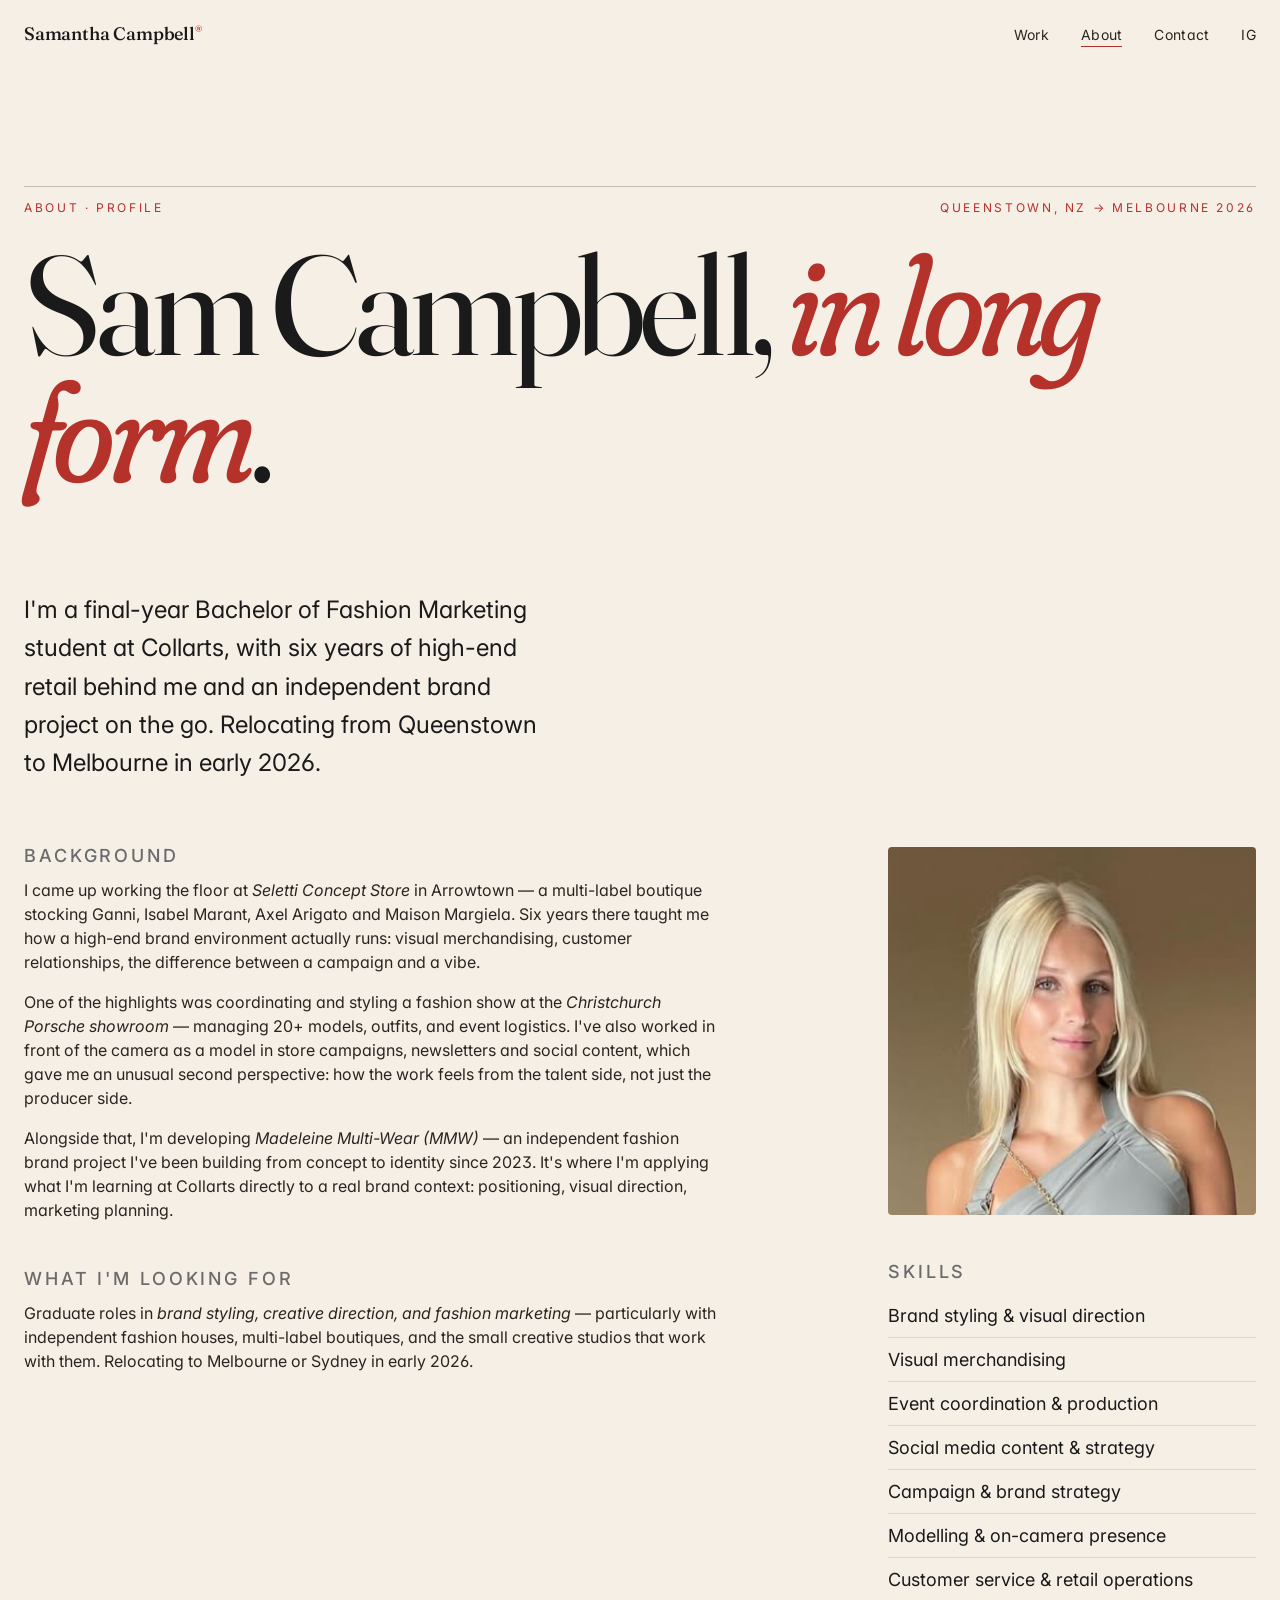
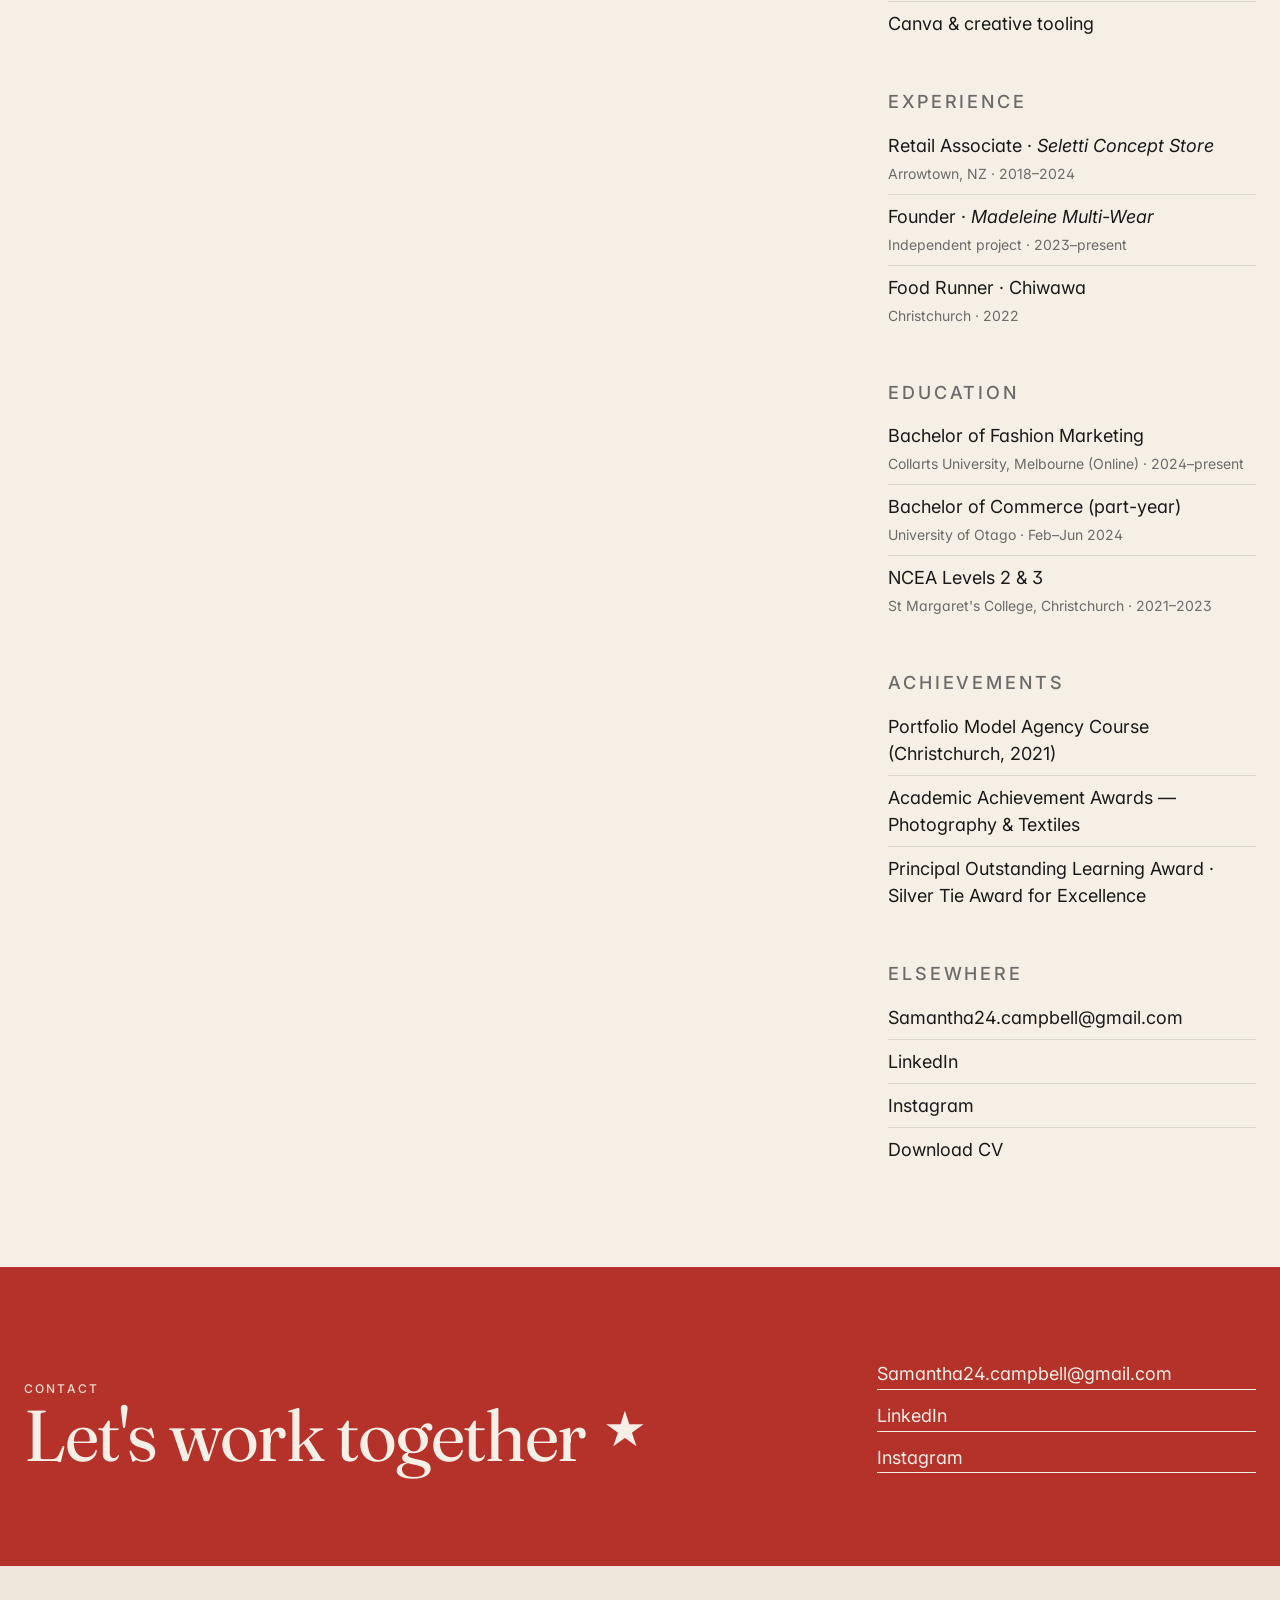
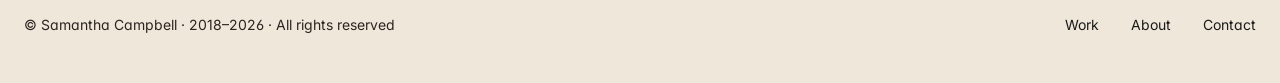
==== about.html @ 4db3f841 "Initial portfolio: 6 case studies, project list, scroll animations Co-Authored-By: Claude Opus 4.7 (" ====
<!doctype html>
<html lang="en">
<head>
  <meta charset="utf-8" />
  <meta name="viewport" content="width=device-width, initial-scale=1" />
  <title>About — Samantha Campbell</title>
  <meta name="description" content="About Samantha Campbell — fashion marketing graduate based in Melbourne. Skills, education, and what I'm looking for." />
  <meta name="theme-color" content="#F5EFE6" />

  <link rel="preconnect" href="https://fonts.googleapis.com" />
  <link rel="preconnect" href="https://fonts.gstatic.com" crossorigin />
  <link href="https://fonts.googleapis.com/css2?family=Fraunces:ital,opsz,wght,SOFT@0,9..144,400;0,9..144,500;0,9..144,600;1,9..144,400;1,9..144,500&family=Inter:wght@400;500;600&display=swap" rel="stylesheet" />

  <link rel="stylesheet" href="css/tokens.css" />
  <link rel="stylesheet" href="css/styles.css" />
</head>
<body>

  <header class="nav" id="nav">
    <div class="container nav__inner">
      <a class="nav__brand" href="index.html">Samantha Campbell<sup>®</sup></a>
      <button class="nav__toggle" aria-expanded="false" aria-controls="nav-list">Menu</button>
      <nav>
        <ul class="nav__list" id="nav-list">
          <li><a class="nav__link" href="index.html">Work</a></li>
          <li><a class="nav__link is-active" href="about.html">About</a></li>
          <li><a class="nav__link" href="index.html#contact">Contact</a></li>
          <li><a class="nav__link" href="https://instagram.com/samanthacampbellll" rel="noopener" target="_blank">IG</a></li>
        </ul>
      </nav>
    </div>
  </header>

  <main id="main">
    <header class="about-hero">
      <div class="container">
        <div class="about-hero__eyebrow">
          <span>About · Profile</span>
          <span>Queenstown, NZ → Melbourne 2026</span>
        </div>
        <h1>Sam Campbell, <em>in long form</em>.</h1>
      </div>
    </header>

    <div class="container">
      <div class="about-grid">
        <div class="about-grid__lede fade-in">
          <p class="lede" style="font-size: var(--fs-lg); color: var(--text-near-black); max-width: 36ch;">
            I'm a final-year Bachelor of Fashion Marketing student at Collarts, with six years of high-end retail behind me and an independent brand project on the go. Relocating from Queenstown to Melbourne in early 2026.
          </p>
        </div>

        <div class="about-grid__body fade-in">
          <h3>Background</h3>
          <p>
            I came up working the floor at <em style="font-style: italic;">Seletti Concept Store</em> in Arrowtown — a multi-label boutique stocking Ganni, Isabel Marant, Axel Arigato and Maison Margiela. Six years there taught me how a high-end brand environment actually runs: visual merchandising, customer relationships, the difference between a campaign and a vibe.
          </p>
          <p>
            One of the highlights was coordinating and styling a fashion show at the <em style="font-style: italic;">Christchurch Porsche showroom</em> — managing 20+ models, outfits, and event logistics. I've also worked in front of the camera as a model in store campaigns, newsletters and social content, which gave me an unusual second perspective: how the work feels from the talent side, not just the producer side.
          </p>
          <p>
            Alongside that, I'm developing <em style="font-style: italic;">Madeleine Multi-Wear (MMW)</em> — an independent fashion brand project I've been building from concept to identity since 2023. It's where I'm applying what I'm learning at Collarts directly to a real brand context: positioning, visual direction, marketing planning.
          </p>

          <h3 class="mt-7">What I'm looking for</h3>
          <p>
            Graduate roles in <em style="font-style: italic;">brand styling, creative direction, and fashion marketing</em> — particularly with independent fashion houses, multi-label boutiques, and the small creative studios that work with them. Relocating to Melbourne or Sydney in early 2026.
          </p>
        </div>

        <aside class="about-grid__sidebar fade-in">
          <img src="assets/images/headshot.jpg" alt="Samantha Campbell" class="portrait" />

          <div>
            <h3>Skills</h3>
            <ul>
              <li>Brand styling &amp; visual direction</li>
              <li>Visual merchandising</li>
              <li>Event coordination &amp; production</li>
              <li>Social media content &amp; strategy</li>
              <li>Campaign &amp; brand strategy</li>
              <li>Modelling &amp; on-camera presence</li>
              <li>Customer service &amp; retail operations</li>
              <li>Canva &amp; creative tooling</li>
            </ul>
          </div>

          <div>
            <h3>Experience</h3>
            <ul>
              <li>Retail Associate · <em style="font-style: italic;">Seletti Concept Store</em><br><span style="color: var(--text-muted); font-size: var(--fs-sm);">Arrowtown, NZ · 2018–2024</span></li>
              <li>Founder · <em style="font-style: italic;">Madeleine Multi-Wear</em><br><span style="color: var(--text-muted); font-size: var(--fs-sm);">Independent project · 2023–present</span></li>
              <li>Food Runner · Chiwawa<br><span style="color: var(--text-muted); font-size: var(--fs-sm);">Christchurch · 2022</span></li>
            </ul>
          </div>

          <div>
            <h3>Education</h3>
            <ul>
              <li>Bachelor of Fashion Marketing<br><span style="color: var(--text-muted); font-size: var(--fs-sm);">Collarts University, Melbourne (Online) · 2024–present</span></li>
              <li>Bachelor of Commerce (part-year)<br><span style="color: var(--text-muted); font-size: var(--fs-sm);">University of Otago · Feb–Jun 2024</span></li>
              <li>NCEA Levels 2 &amp; 3<br><span style="color: var(--text-muted); font-size: var(--fs-sm);">St Margaret's College, Christchurch · 2021–2023</span></li>
            </ul>
          </div>

          <div>
            <h3>Achievements</h3>
            <ul>
              <li>Portfolio Model Agency Course (Christchurch, 2021)</li>
              <li>Academic Achievement Awards — Photography &amp; Textiles</li>
              <li>Principal Outstanding Learning Award · Silver Tie Award for Excellence</li>
            </ul>
          </div>

          <div>
            <h3>Elsewhere</h3>
            <ul>
              <li><a href="mailto:Samantha24.campbell@gmail.com">Samantha24.campbell@gmail.com</a></li>
              <li><a href="https://www.linkedin.com/in/samantha-campbell-59774a300/" rel="noopener" target="_blank">LinkedIn</a></li>
              <li><a href="https://instagram.com/samanthacampbellll" rel="noopener" target="_blank">Instagram</a></li>
              <li><a href="assets/pdfs/Samantha-Campbell-CV.pdf" download>Download CV</a></li>
            </ul>
          </div>
        </aside>
      </div>
    </div>

    <section class="section contact" id="contact" style="margin-top: var(--space-9);">
      <div class="container">
        <div class="contact__grid fade-in">
          <div class="contact__heading">
            <p class="eyebrow">Contact</p>
            <h2>Let's work together <span class="contact__star" aria-hidden="true">★</span></h2>
          </div>
          <div class="contact__details">
            <a href="mailto:Samantha24.campbell@gmail.com">Samantha24.campbell@gmail.com</a>
            <a href="https://www.linkedin.com/in/samantha-campbell-59774a300/" rel="noopener" target="_blank">LinkedIn</a>
            <a href="https://instagram.com/samanthacampbellll" rel="noopener" target="_blank">Instagram</a>
          </div>
        </div>
      </div>
    </section>

    <footer class="footer">
      <div class="container footer__inner">
        <p>© Samantha Campbell · 2018–2026 · All rights reserved</p>
        <nav aria-label="Footer">
          <ul>
            <li><a href="index.html">Work</a></li>
            <li><a href="about.html">About</a></li>
            <li><a href="#contact">Contact</a></li>
          </ul>
        </nav>
      </div>
    </footer>
  </main>

  <script src="js/main.js"></script>
</body>
</html>
---- css/tokens.css ----
:root {
  /* Colour */
  --bg-cream: #f5efe6;
  --bg-cream-warm: #efe7da;
  --bg-cream-deep: #e8dfd0;
  --accent-red: #b5322b;
  --accent-red-deep: #8e2620;
  --accent-red-soft: #d4544c;
  --text-near-black: #1a1a1a;
  --text-body: #2a2520;
  --text-muted: #6b6b6b;
  --rule: rgba(26, 26, 26, 0.12);
  --rule-strong: rgba(26, 26, 26, 0.24);

  /* Typography */
  --font-display: "Fraunces", "Playfair Display", "Times New Roman", Georgia, serif;
  --font-sans: "Inter", -apple-system, BlinkMacSystemFont, "Segoe UI", Roboto, sans-serif;

  /* Type scale (responsive via clamp) */
  --fs-xs: 0.75rem;       /* 12px */
  --fs-sm: 0.875rem;      /* 14px */
  --fs-base: 1rem;        /* 16px */
  --fs-md: 1.125rem;      /* 18px */
  --fs-lg: 1.5rem;        /* 24px */
  --fs-xl: clamp(1.5rem, 2vw + 0.75rem, 2rem);
  --fs-2xl: clamp(2rem, 3vw + 1rem, 3rem);
  --fs-3xl: clamp(2.75rem, 5vw + 1rem, 4.5rem);
  --fs-display: clamp(3.5rem, 11vw + 0.5rem, 9rem);

  /* Spacing */
  --space-1: 0.25rem;
  --space-2: 0.5rem;
  --space-3: 0.75rem;
  --space-4: 1rem;
  --space-5: 1.5rem;
  --space-6: 2rem;
  --space-7: 3rem;
  --space-8: 4rem;
  --space-9: 6rem;
  --space-10: 8rem;

  /* Layout */
  --container-max: 80rem;        /* 1280px */
  --container-prose: 45rem;      /* 720px */
  --gutter: 1.5rem;
  --section-y: clamp(3rem, 6vw + 1rem, 6rem);

  /* Radii */
  --radius-sm: 0.25rem;
  --radius-md: 0.5rem;
  --radius-pill: 999px;

  /* Motion */
  --ease: cubic-bezier(0.2, 0.6, 0.2, 1);
  --ease-out-expo: cubic-bezier(0.19, 1, 0.22, 1);
  --dur-fast: 180ms;
  --dur-mid: 360ms;
  --dur-slow: 600ms;
  --dur-xslow: 900ms;
}
---- css/styles.css ----
/* ============================================================
   Reset
   ============================================================ */
*, *::before, *::after { box-sizing: border-box; }
* { margin: 0; }
html { -webkit-text-size-adjust: 100%; }
body { line-height: 1.5; -webkit-font-smoothing: antialiased; }
img, picture, video, canvas, svg { display: block; max-width: 100%; }
input, button, textarea, select { font: inherit; }
p, h1, h2, h3, h4, h5, h6 { overflow-wrap: break-word; }
button { background: none; border: none; cursor: pointer; padding: 0; color: inherit; }
a { color: inherit; }

/* ============================================================
   Base
   ============================================================ */
body {
  background: var(--bg-cream);
  color: var(--text-body);
  font-family: var(--font-sans);
  font-size: var(--fs-base);
  font-feature-settings: "ss01", "cv11";
}

h1, h2, h3, h4 {
  font-family: var(--font-display);
  font-weight: 400;
  color: var(--text-near-black);
  line-height: 1.05;
  letter-spacing: -0.01em;
}

h1 { font-size: var(--fs-display); letter-spacing: -0.04em; }
h2 { font-size: var(--fs-3xl); letter-spacing: -0.02em; }
h3 { font-size: var(--fs-2xl); letter-spacing: -0.015em; }
h4 { font-size: var(--fs-xl); }

p { color: var(--text-body); max-width: var(--container-prose); }

a { text-decoration: none; transition: color var(--dur-fast) var(--ease); }
a:hover { color: var(--accent-red); }
a:focus-visible {
  outline: 2px solid var(--accent-red);
  outline-offset: 3px;
  border-radius: 2px;
}

::selection { background: var(--accent-red); color: var(--bg-cream); }

/* ============================================================
   Layout primitives
   ============================================================ */
.container {
  width: 100%;
  max-width: var(--container-max);
  margin: 0 auto;
  padding-inline: var(--gutter);
}

.section { padding-block: var(--section-y); }
.section--tight { padding-block: calc(var(--section-y) * 0.6); }

.eyebrow {
  font-family: var(--font-sans);
  font-size: var(--fs-xs);
  font-weight: 500;
  text-transform: uppercase;
  letter-spacing: 0.18em;
  color: var(--text-muted);
}

.lede {
  font-size: var(--fs-md);
  line-height: 1.6;
  color: var(--text-body);
  max-width: 38ch;
}

.rule { border: 0; border-top: 1px solid var(--rule); margin: 0; }

/* ============================================================
   Navigation
   ============================================================ */
.nav {
  position: sticky;
  top: 0;
  z-index: 50;
  background: transparent;
  transition: background var(--dur-mid) var(--ease), border-color var(--dur-mid) var(--ease);
  border-bottom: 1px solid transparent;
}
.nav.is-scrolled {
  background: rgba(245, 239, 230, 0.92);
  backdrop-filter: saturate(140%) blur(8px);
  -webkit-backdrop-filter: saturate(140%) blur(8px);
  border-bottom-color: var(--rule);
}

.nav__inner {
  display: flex;
  align-items: center;
  justify-content: space-between;
  padding-block: 1.25rem;
}

.nav__brand {
  font-family: var(--font-display);
  font-size: var(--fs-md);
  font-weight: 500;
  color: var(--text-near-black);
  letter-spacing: -0.01em;
}
.nav__brand sup { font-size: 0.55em; vertical-align: super; color: var(--accent-red); }

.nav__list {
  display: flex;
  gap: var(--space-6);
  list-style: none;
  padding: 0;
  align-items: center;
}
.nav__link {
  font-size: var(--fs-sm);
  letter-spacing: 0.02em;
  position: relative;
}
.nav__link::after {
  content: "";
  position: absolute;
  left: 0; right: 100%; bottom: -4px;
  height: 1px;
  background: var(--accent-red);
  transition: right var(--dur-mid) var(--ease);
}
.nav__link:hover::after,
.nav__link.is-active::after { right: 0; }

.nav__toggle { display: none; }

@media (max-width: 720px) {
  .nav__list {
    position: fixed;
    inset: 64px 0 auto 0;
    flex-direction: column;
    align-items: flex-start;
    gap: var(--space-4);
    padding: var(--space-6) var(--gutter) var(--space-7);
    background: var(--bg-cream);
    border-bottom: 1px solid var(--rule);
    transform: translateY(-110%);
    transition: transform var(--dur-mid) var(--ease);
  }
  .nav.is-open .nav__list { transform: translateY(0); }
  .nav__toggle {
    display: inline-flex;
    align-items: center;
    gap: var(--space-2);
    font-size: var(--fs-sm);
  }
  .nav__toggle::after {
    content: "";
    width: 18px; height: 1px;
    background: currentColor;
    box-shadow: 0 -5px 0 currentColor, 0 5px 0 currentColor;
    transition: box-shadow var(--dur-mid) var(--ease);
  }
  .nav.is-open .nav__toggle::after { box-shadow: 0 0 0 currentColor; }
}

/* ============================================================
   Hero — full-screen, takes the whole stage
   ============================================================ */
.hero {
  min-height: 92vh;
  display: flex;
  flex-direction: column;
  padding-top: clamp(1rem, 2.5vw, 2rem);
  position: relative;
  overflow: hidden;
}
.hero > .container {
  flex: 1;
  display: flex;
  flex-direction: column;
}

.hero__top {
  display: flex;
  justify-content: space-between;
  align-items: baseline;
  gap: var(--space-4);
  font-size: var(--fs-xs);
  letter-spacing: 0.22em;
  text-transform: uppercase;
  color: var(--accent-red);
  font-weight: 500;
  margin-bottom: clamp(1.5rem, 3vw, 2.5rem);
}
.hero__top span:last-child { white-space: nowrap; }

.hero__star {
  display: inline-block;
  font-style: normal;
  margin-right: 0.5em;
  animation: spin 18s linear infinite;
  font-size: 1.15em;
}
@keyframes spin { to { transform: rotate(360deg); } }

.hero__name-wrap {
  flex: 1;
  display: flex;
  align-items: center;
  margin-block: clamp(1rem, 3vw, 2.5rem);
}

.hero__name {
  font-family: var(--font-display);
  color: var(--accent-red);
  font-weight: 400;
  line-height: 0.82;
  letter-spacing: -0.055em;
  font-size: clamp(4rem, 23vw, 17rem);
  margin: 0;
  width: 100%;
}
.hero__line { display: block; }
.hero__name em {
  font-style: italic;
  font-variation-settings: "SOFT" 100;
  letter-spacing: -0.025em;
  color: var(--accent-red-deep);
}
.hero__name sup {
  font-size: 0.18em;
  vertical-align: 0.32em;
  margin-left: 0.04em;
  letter-spacing: 0;
  font-style: normal;
}

.hero__bottom {
  display: grid;
  grid-template-columns: 1fr 1fr;
  gap: var(--space-6) var(--space-8);
  align-items: end;
  padding-block: var(--space-5) var(--space-6);
  border-top: 1px solid var(--rule);
  margin-top: clamp(2rem, 4vw, 3rem);
}
.hero__meta {
  display: grid;
  grid-template-columns: repeat(3, auto);
  gap: var(--space-3) var(--space-7);
  align-items: baseline;
  margin: 0;
}
.hero__meta dt {
  font-size: var(--fs-xs);
  text-transform: uppercase;
  letter-spacing: 0.18em;
  color: var(--text-muted);
  margin-bottom: var(--space-1);
}
.hero__meta dd {
  font-size: var(--fs-md);
  color: var(--text-near-black);
  margin: 0;
}
.hero__intro {
  margin: 0;
  align-self: end;
  max-width: 42ch;
}

@media (max-width: 720px) {
  .hero { min-height: 88vh; }
  .hero__top { font-size: 0.65rem; letter-spacing: 0.15em; }
  .hero__bottom { grid-template-columns: 1fr; gap: var(--space-5); }
  .hero__meta { grid-template-columns: repeat(2, auto); gap: var(--space-3) var(--space-5); }
}

/* ============================================================
   Marquee (under hero)
   ============================================================ */
.marquee {
  background: var(--accent-red);
  color: var(--bg-cream);
  overflow: hidden;
  padding-block: clamp(0.75rem, 1.5vw, 1.25rem);
  border-block: 1px solid var(--accent-red-deep);
  position: relative;
}
.marquee__track {
  display: inline-flex;
  align-items: center;
  white-space: nowrap;
  font-family: var(--font-display);
  font-size: clamp(1.5rem, 3vw, 2.5rem);
  font-weight: 400;
  letter-spacing: -0.015em;
  animation: marquee-scroll 38s linear infinite;
  will-change: transform;
}
.marquee__track > span { padding-right: 3rem; }
.marquee__track em { font-style: italic; }
.marquee__star {
  display: inline-block;
  font-style: normal;
  margin: 0 1.5rem;
  opacity: 0.9;
  font-size: 0.7em;
}
@keyframes marquee-scroll {
  from { transform: translateX(0); }
  to { transform: translateX(-50%); }
}

@media (prefers-reduced-motion: reduce) {
  .hero__star, .marquee__track { animation: none; }
}

/* ============================================================
   Work grid
   ============================================================ */
.work-header {
  display: flex;
  align-items: baseline;
  justify-content: space-between;
  gap: var(--space-5);
  margin-bottom: var(--space-7);
}
.work-grid {
  display: grid;
  grid-template-columns: repeat(12, 1fr);
  gap: var(--space-7) var(--space-5);
}

.tile { grid-column: span 6; display: block; }
.tile:nth-child(4n+1),
.tile:nth-child(4n+4) { grid-column: span 6; }
@media (min-width: 960px) {
  .tile:nth-child(4n+1) { grid-column: 1 / span 7; }
  .tile:nth-child(4n+2) { grid-column: 8 / span 5; margin-top: var(--space-9); }
  .tile:nth-child(4n+3) { grid-column: 1 / span 5; }
  .tile:nth-child(4n+4) { grid-column: 6 / span 7; margin-top: var(--space-9); }
}
@media (max-width: 720px) {
  .tile { grid-column: span 12; }
}

.tile__media {
  position: relative;
  aspect-ratio: 16 / 10;
  background: var(--bg-cream-warm);
  overflow: hidden;
  border-radius: var(--radius-sm);
}
.tile__media img,
.tile__media svg {
  width: 100%; height: 100%;
  object-fit: cover;
  transition: transform var(--dur-slow) var(--ease);
}
.tile:hover .tile__media img,
.tile:hover .tile__media svg { transform: scale(1.025); }

.tile__caption {
  display: flex;
  align-items: baseline;
  justify-content: space-between;
  gap: var(--space-4);
  margin-top: var(--space-4);
}
.tile__title {
  font-family: var(--font-display);
  font-size: var(--fs-xl);
  font-weight: 400;
  color: var(--text-near-black);
  letter-spacing: -0.015em;
}
.tile__title-mark {
  display: inline-block;
  width: 0.35em; height: 1px;
  background: var(--accent-red);
  margin-left: 0.25em;
  transform: translateY(-0.35em);
  transition: width var(--dur-mid) var(--ease);
}
.tile:hover .tile__title-mark { width: 1em; }

.tile__meta {
  font-size: var(--fs-xs);
  color: var(--text-muted);
  text-transform: uppercase;
  letter-spacing: 0.14em;
  text-align: right;
  white-space: nowrap;
}

.tag-row { display: flex; gap: var(--space-2); flex-wrap: wrap; margin-top: var(--space-3); }
.tag {
  display: inline-block;
  font-size: var(--fs-xs);
  letter-spacing: 0.16em;
  text-transform: uppercase;
  color: var(--text-muted);
  border: 1px solid var(--rule);
  padding: 0.35em 0.9em;
  border-radius: var(--radius-pill);
}

/* ============================================================
   About teaser (on home)
   ============================================================ */
.about-teaser {
  background: var(--bg-cream-warm);
}
.about-teaser__grid {
  display: grid;
  grid-template-columns: repeat(12, 1fr);
  gap: var(--space-7);
  align-items: center;
}
.about-teaser__copy { grid-column: span 12; }
.about-teaser__media { grid-column: span 12; }
@media (min-width: 800px) {
  .about-teaser__copy { grid-column: 1 / span 6; }
  .about-teaser__media { grid-column: 8 / span 5; }
}
.about-teaser h2 { color: var(--accent-red); margin-bottom: var(--space-5); }
.about-teaser p + p { margin-top: var(--space-4); }
.about-teaser__media .portrait { aspect-ratio: 1 / 1; background: var(--bg-cream-deep); border-radius: var(--radius-sm); width: 100%; object-fit: cover; object-position: center top; }

/* ============================================================
   Contact band
   ============================================================ */
.contact {
  background: var(--accent-red);
  color: var(--bg-cream);
}
.contact a { color: var(--bg-cream); }
.contact a:hover { color: var(--bg-cream-warm); }
.contact h2 { color: var(--bg-cream); }
.contact .eyebrow { color: var(--bg-cream-deep); }
.contact .rule { border-top-color: rgba(245, 239, 230, 0.25); }
.contact__grid {
  display: grid;
  grid-template-columns: repeat(12, 1fr);
  gap: var(--space-7);
  align-items: end;
}
.contact__heading { grid-column: 1 / -1; }
@media (min-width: 800px) {
  .contact__heading { grid-column: 1 / span 8; }
  .contact__details { grid-column: 9 / span 4; }
}
.contact h2 { font-size: var(--fs-3xl); }
.contact h2 em {
  font-style: italic;
  color: var(--bg-cream);
  opacity: 0.95;
}
.contact__star {
  display: inline-block;
  margin-left: 0.1em;
  font-family: var(--font-sans);
  font-weight: 400;
  font-size: 0.6em;
  vertical-align: 0.35em;
}
.contact__details {
  font-size: var(--fs-md);
  display: flex;
  flex-direction: column;
  gap: var(--space-3);
}
.contact__details a { display: inline-block; border-bottom: 1px solid currentColor; padding-bottom: 0.1em; }

/* ============================================================
   Footer
   ============================================================ */
.footer {
  background: var(--bg-cream-warm);
  padding-block: var(--space-7);
  font-size: var(--fs-sm);
  color: var(--text-muted);
}
.footer__inner {
  display: flex;
  justify-content: space-between;
  flex-wrap: wrap;
  gap: var(--space-4);
}
.footer nav ul { list-style: none; padding: 0; display: flex; gap: var(--space-6); }
.footer__inner a { color: var(--text-near-black); }

/* ============================================================
   Page header (used on about + case studies)
   ============================================================ */
.page-header {
  padding-block: clamp(3rem, 6vw + 2rem, 6rem) var(--space-6);
}
.page-header__eyebrow { margin-bottom: var(--space-3); }
.page-header h1 {
  font-size: var(--fs-3xl);
  letter-spacing: -0.02em;
  color: var(--accent-red);
  max-width: 18ch;
}

/* ============================================================
   Case study
   ============================================================ */
.case-meta {
  display: grid;
  grid-template-columns: repeat(auto-fit, minmax(140px, 1fr));
  gap: var(--space-5) var(--space-6);
  padding-block: var(--space-5);
  border-block: 1px solid var(--rule);
  margin-block: var(--space-6) var(--space-7);
}
.case-meta dt { font-size: var(--fs-xs); text-transform: uppercase; letter-spacing: 0.16em; color: var(--text-muted); margin-bottom: var(--space-2); }
.case-meta dd { font-size: var(--fs-md); color: var(--text-near-black); }

.case-hero {
  aspect-ratio: 16 / 9;
  background: var(--bg-cream-warm);
  border-radius: var(--radius-sm);
  margin-bottom: var(--space-6);
  overflow: hidden;
}

.case-section { margin-block: var(--space-8); }
.case-section h2 {
  font-size: var(--fs-2xl);
  color: var(--accent-red);
  margin-bottom: var(--space-4);
}
.case-section p + p { margin-top: var(--space-4); }
.case-section .lede { margin-bottom: var(--space-5); font-size: var(--fs-lg); color: var(--text-near-black); max-width: 30ch; }

.case-gallery {
  display: grid;
  grid-template-columns: repeat(2, 1fr);
  gap: var(--space-4);
  margin-top: var(--space-5);
}
@media (max-width: 600px) { .case-gallery { grid-template-columns: 1fr; } }
.case-gallery > * {
  aspect-ratio: 4 / 3;
  background: var(--bg-cream-warm);
  border-radius: var(--radius-sm);
  overflow: hidden;
}

.case-nav {
  display: flex;
  justify-content: space-between;
  align-items: center;
  gap: var(--space-5);
  padding-block: var(--space-7);
  border-top: 1px solid var(--rule);
  margin-top: var(--space-8);
}
.case-nav a {
  font-family: var(--font-display);
  font-size: var(--fs-xl);
  color: var(--accent-red);
  letter-spacing: -0.015em;
}
.case-nav a small { display: block; font-family: var(--font-sans); font-size: var(--fs-xs); text-transform: uppercase; letter-spacing: 0.18em; color: var(--text-muted); margin-bottom: var(--space-1); }

/* ============================================================
   About page
   ============================================================ */
.about-grid {
  display: grid;
  grid-template-columns: repeat(12, 1fr);
  gap: var(--space-8);
  margin-top: var(--space-7);
}
.about-grid__lede { grid-column: span 12; }
.about-grid__body { grid-column: span 12; }
.about-grid__sidebar { grid-column: span 12; }
@media (min-width: 900px) {
  .about-grid__lede { grid-column: 1 / span 8; }
  .about-grid__body { grid-column: 1 / span 7; }
  .about-grid__sidebar { grid-column: 9 / span 4; }
}
.about-grid h3 {
  font-size: var(--fs-md);
  font-family: var(--font-sans);
  text-transform: uppercase;
  letter-spacing: 0.16em;
  color: var(--text-muted);
  margin-bottom: var(--space-3);
  font-weight: 500;
}
.about-grid p + p { margin-top: var(--space-4); }
.about-grid ul { list-style: none; padding: 0; }
.about-grid li { padding-block: var(--space-2); border-bottom: 1px solid var(--rule); font-size: var(--fs-md); color: var(--text-near-black); }
.about-grid li:last-child { border-bottom: 0; }
.about-grid .portrait { aspect-ratio: 1 / 1; background: var(--bg-cream-warm); border-radius: var(--radius-sm); margin-bottom: var(--space-5); width: 100%; object-fit: cover; object-position: center top; }
.about-grid__sidebar > * + * { margin-top: var(--space-7); }

/* ============================================================
   Buttons
   ============================================================ */
.btn {
  display: inline-flex;
  align-items: center;
  gap: var(--space-2);
  padding: 0.85em 1.4em;
  border-radius: var(--radius-pill);
  font-size: var(--fs-sm);
  letter-spacing: 0.04em;
  font-weight: 500;
  border: 1px solid currentColor;
  transition: background var(--dur-fast) var(--ease), color var(--dur-fast) var(--ease);
}
.btn--primary {
  background: var(--accent-red);
  color: var(--bg-cream);
  border-color: var(--accent-red);
}
.btn--primary:hover { background: var(--accent-red-deep); color: var(--bg-cream); border-color: var(--accent-red-deep); }
.btn--ghost { color: var(--text-near-black); border-color: var(--rule-strong); }
.btn--ghost:hover { background: var(--text-near-black); color: var(--bg-cream); border-color: var(--text-near-black); }
.btn__arrow { transition: transform var(--dur-fast) var(--ease); }
.btn:hover .btn__arrow { transform: translateX(3px); }

/* ============================================================
   Motion
   ============================================================ */
.fade-in {
  opacity: 0;
  transform: translateY(12px);
  transition: opacity var(--dur-slow) var(--ease), transform var(--dur-slow) var(--ease);
}
.fade-in.is-visible { opacity: 1; transform: none; }

@media (prefers-reduced-motion: reduce) {
  *, *::before, *::after {
    transition-duration: 0ms !important;
    animation-duration: 0ms !important;
  }
  .fade-in { opacity: 1; transform: none; }
}

/* ============================================================
   Utilities
   ============================================================ */
.sr-only {
  position: absolute;
  width: 1px; height: 1px;
  padding: 0; margin: -1px;
  overflow: hidden; clip: rect(0,0,0,0);
  white-space: nowrap; border: 0;
}
.skip-link {
  position: absolute;
  top: -40px;
  left: var(--gutter);
  background: var(--accent-red);
  color: var(--bg-cream);
  padding: var(--space-3) var(--space-4);
  border-radius: 0 0 var(--radius-sm) var(--radius-sm);
  z-index: 100;
}
.skip-link:focus { top: 0; }

.flex-baseline { display: flex; align-items: baseline; gap: var(--space-3); }
.mt-3 { margin-top: var(--space-3); }
.mt-5 { margin-top: var(--space-5); }
.mt-7 { margin-top: var(--space-7); }

/* ============================================================
   Discipline cycler — single rotating word, replaces marquee
   ============================================================ */
.cycler {
  background: var(--bg-cream);
  padding-block: clamp(3.5rem, 7vw, 6rem);
  border-block: 1px solid var(--rule-strong);
  overflow: hidden;
}
.cycler__row {
  display: flex;
  align-items: baseline;
  gap: clamp(0.75rem, 2vw, 1.5rem);
  flex-wrap: nowrap;
}
.cycler__label {
  font-family: var(--font-sans);
  font-size: var(--fs-xs);
  text-transform: uppercase;
  letter-spacing: 0.22em;
  color: var(--accent-red);
  flex-shrink: 0;
  align-self: center;
  padding-top: 0.5em;
}
.cycler__words {
  position: relative;
  display: inline-block;
  flex: 1;
  height: clamp(3.6rem, 11.5vw, 9.5rem);
  overflow: hidden;
}
.cycler__word {
  position: absolute;
  left: 0;
  right: 0;
  top: 0;
  bottom: 0;
  display: flex;
  align-items: center;
  font-family: var(--font-display);
  font-weight: 400;
  font-size: clamp(2.4rem, 8.5vw, 7rem);
  line-height: 1.15;
  letter-spacing: -0.035em;
  color: var(--text-near-black);
  opacity: 0;
  transform: translateY(110%);
  transition: opacity 600ms var(--ease-out-expo), transform 800ms var(--ease-out-expo);
  white-space: nowrap;
}
.cycler__word em {
  font-style: italic;
  font-variation-settings: "SOFT" 100;
  color: var(--accent-red);
}
.cycler__word.is-active {
  opacity: 1;
  transform: translateY(0);
}
.cycler__word.is-leaving {
  opacity: 0;
  transform: translateY(-110%);
  transition: opacity 500ms var(--ease-out-expo), transform 700ms var(--ease-out-expo);
}

@media (max-width: 720px) {
  .cycler__row { flex-direction: column; align-items: flex-start; gap: var(--space-3); }
  .cycler__words { width: 100%; }
}

@media (prefers-reduced-motion: reduce) {
  .cycler__word { transition: opacity 200ms ease; transform: none; }
  .cycler__word.is-leaving { transform: none; }
}

/* ============================================================
   Project List — giant lines with floating hover preview
   ============================================================ */
.projects {
  position: relative;
  padding-block: var(--section-y) calc(var(--section-y) * 1.2);
}
.projects__head {
  display: flex;
  justify-content: space-between;
  align-items: baseline;
  gap: var(--space-5);
  border-top: 1px solid var(--rule-strong);
  border-bottom: 1px solid var(--rule);
  padding-block: var(--space-4);
  margin-bottom: var(--space-6);
  font-size: var(--fs-xs);
  text-transform: uppercase;
  letter-spacing: 0.18em;
  color: var(--text-muted);
}
.projects__head span:last-child { letter-spacing: 0.22em; }

.project-list {
  list-style: none;
  padding: 0;
  margin: 0;
}

.project-row {
  position: relative;
  display: block;
  border-bottom: 1px solid var(--rule);
  padding-block: clamp(1.25rem, 2.4vw, 2rem);
  isolation: isolate;
  overflow: hidden;
}
.project-row::before {
  content: "";
  position: absolute;
  inset: 0;
  background: var(--accent-red);
  transform: translateY(101%);
  transition: transform var(--dur-mid) var(--ease-out-expo);
  z-index: -1;
}
.project-row__inner {
  display: grid;
  grid-template-columns: 4ch 1fr auto auto;
  gap: var(--space-5);
  align-items: baseline;
}
.project-row__num {
  font-family: var(--font-sans);
  font-size: var(--fs-xs);
  letter-spacing: 0.16em;
  color: var(--text-muted);
  text-transform: uppercase;
  align-self: start;
  padding-top: 0.4em;
  transition: color var(--dur-mid) var(--ease);
}
.project-row__name {
  font-family: var(--font-display);
  font-weight: 400;
  font-size: clamp(2.5rem, 8vw, 7rem);
  line-height: 0.92;
  letter-spacing: -0.035em;
  color: var(--text-near-black);
  margin: 0;
  display: flex;
  flex-wrap: wrap;
  align-items: baseline;
  gap: 0 0.25em;
  transition: color var(--dur-mid) var(--ease), transform var(--dur-mid) var(--ease);
  will-change: transform, color;
}
.project-row__name em {
  font-style: italic;
  font-variation-settings: "SOFT" 100;
  color: var(--accent-red);
  letter-spacing: -0.02em;
}
.project-row__year {
  font-family: var(--font-display);
  font-style: italic;
  font-variation-settings: "SOFT" 100;
  font-size: var(--fs-md);
  color: var(--text-muted);
  letter-spacing: -0.01em;
  white-space: nowrap;
  align-self: start;
  padding-top: 0.4em;
}
.project-row__discipline {
  font-family: var(--font-sans);
  font-size: var(--fs-xs);
  text-transform: uppercase;
  letter-spacing: 0.18em;
  color: var(--text-muted);
  white-space: nowrap;
  align-self: start;
  padding-top: 0.4em;
  text-align: right;
}

@media (hover: hover) and (pointer: fine) {
  .project-row:hover::before { transform: translateY(0); }
  .project-row:hover .project-row__name,
  .project-row:hover .project-row__name em,
  .project-row:hover .project-row__num,
  .project-row:hover .project-row__year,
  .project-row:hover .project-row__discipline {
    color: var(--bg-cream);
  }
  .project-row:hover .project-row__name {
    transform: translateX(clamp(0.5rem, 1.5vw, 1.5rem));
  }
  .project-row__num,
  .project-row__year,
  .project-row__discipline {
    transition: color var(--dur-mid) var(--ease);
  }
}

@media (max-width: 720px) {
  .project-row__inner {
    grid-template-columns: 3ch 1fr;
    gap: var(--space-3);
  }
  .project-row__year, .project-row__discipline {
    grid-column: 2;
    padding-top: var(--space-2);
    text-align: left;
  }
  .project-row__name { font-size: clamp(2rem, 11vw, 4rem); }
}

/* ============================================================
   Scroll-driven row reveal — slides the giant project line up
   ============================================================ */
.reveal-row {
  opacity: 0;
  transform: translateY(40px);
  transition: opacity var(--dur-xslow) var(--ease-out-expo), transform var(--dur-xslow) var(--ease-out-expo);
}
.reveal-row.is-visible { opacity: 1; transform: none; }
.reveal-row:nth-child(1).is-visible { transition-delay: 0ms; }
.reveal-row:nth-child(2).is-visible { transition-delay: 70ms; }
.reveal-row:nth-child(3).is-visible { transition-delay: 140ms; }
.reveal-row:nth-child(4).is-visible { transition-delay: 210ms; }
.reveal-row:nth-child(5).is-visible { transition-delay: 280ms; }
.reveal-row:nth-child(6).is-visible { transition-delay: 350ms; }

/* ============================================================
   Reveal-up — clipped slide-in for headings
   ============================================================ */
.reveal-up {
  display: inline-block;
  overflow: hidden;
  line-height: 1;
  vertical-align: bottom;
}
.reveal-up > span {
  display: inline-block;
  transform: translateY(110%);
  transition: transform var(--dur-xslow) var(--ease-out-expo);
}
.reveal-up.is-visible > span { transform: translateY(0); }

/* ============================================================
   Image scroll-zoom — gentle parallax-style reveal
   ============================================================ */
.zoom-in {
  overflow: hidden;
  border-radius: var(--radius-sm);
}
.zoom-in img {
  transform: scale(1.18);
  transition: transform 1400ms var(--ease-out-expo);
  width: 100%;
  height: 100%;
  object-fit: cover;
}
.zoom-in.is-visible img { transform: scale(1); }

/* ============================================================
   Stagger fade-up
   ============================================================ */
.stagger > * {
  opacity: 0;
  transform: translateY(18px);
  transition: opacity var(--dur-xslow) var(--ease-out-expo), transform var(--dur-xslow) var(--ease-out-expo);
}
.stagger.is-visible > * { opacity: 1; transform: none; }
.stagger.is-visible > *:nth-child(1) { transition-delay: 0ms; }
.stagger.is-visible > *:nth-child(2) { transition-delay: 60ms; }
.stagger.is-visible > *:nth-child(3) { transition-delay: 120ms; }
.stagger.is-visible > *:nth-child(4) { transition-delay: 180ms; }
.stagger.is-visible > *:nth-child(5) { transition-delay: 240ms; }
.stagger.is-visible > *:nth-child(6) { transition-delay: 300ms; }

/* ============================================================
   Hero — extra polish (override existing)
   ============================================================ */
.hero__line { overflow: hidden; line-height: 0.92; padding-bottom: 0.04em; }
.hero__line-inner {
  display: inline-block;
  transform: translateY(102%);
  transition: transform 1100ms var(--ease-out-expo);
}
.hero.is-loaded .hero__line-inner { transform: translateY(0); }
.hero__line-inner.delay { transition-delay: 120ms; }

/* ============================================================
   Index ticker (above project list)
   ============================================================ */
.ticker {
  font-family: var(--font-display);
  font-style: italic;
  font-variation-settings: "SOFT" 100;
  font-size: clamp(2rem, 6vw, 5rem);
  line-height: 1.05;
  letter-spacing: -0.025em;
  color: var(--accent-red);
  margin: 0;
  max-width: 22ch;
}
.ticker em {
  font-style: normal;
  color: var(--text-near-black);
}

/* ============================================================
   Case study — page hero + gallery polish
   ============================================================ */
.case-page-header {
  padding-block: clamp(4rem, 8vw + 2rem, 9rem) var(--space-6);
  border-bottom: 1px solid var(--rule);
}
.case-page-header__index {
  display: flex;
  justify-content: space-between;
  align-items: baseline;
  border-top: 1px solid var(--rule-strong);
  padding-top: var(--space-3);
  margin-bottom: var(--space-7);
  font-size: var(--fs-xs);
  text-transform: uppercase;
  letter-spacing: 0.18em;
  color: var(--text-muted);
}
.case-page-header h1 {
  font-size: clamp(2.5rem, 8vw + 0.5rem, 7rem);
  line-height: 0.94;
  letter-spacing: -0.035em;
  color: var(--text-near-black);
  max-width: 16ch;
  margin: 0;
}
.case-page-header h1 em {
  font-style: italic;
  font-variation-settings: "SOFT" 100;
  color: var(--accent-red);
}
.case-page-header__lede {
  font-family: var(--font-display);
  font-style: italic;
  font-variation-settings: "SOFT" 100;
  font-size: clamp(1.25rem, 1.6vw + 0.5rem, 1.75rem);
  color: var(--text-body);
  max-width: 38ch;
  margin-top: var(--space-5);
  line-height: 1.35;
}

.case-hero img {
  width: 100%;
  height: 100%;
  object-fit: cover;
}

.case-gallery--rich { grid-template-columns: 1fr 1fr; gap: var(--space-5); }
.case-gallery--rich > * {
  aspect-ratio: auto;
  background: transparent;
  border-radius: var(--radius-sm);
  overflow: hidden;
}
.case-gallery--rich img { width: 100%; height: auto; display: block; }
.case-gallery--rich .span-2 { grid-column: span 2; }
@media (max-width: 700px) {
  .case-gallery--rich { grid-template-columns: 1fr; }
  .case-gallery--rich .span-2 { grid-column: span 1; }
}

.case-quote {
  font-family: var(--font-display);
  font-style: italic;
  font-variation-settings: "SOFT" 100;
  font-size: clamp(1.6rem, 3vw + 0.5rem, 2.6rem);
  line-height: 1.25;
  letter-spacing: -0.02em;
  color: var(--accent-red);
  max-width: 22ch;
  border-top: 1px solid var(--rule);
  border-bottom: 1px solid var(--rule);
  padding-block: var(--space-6);
  margin-block: var(--space-7);
}
.case-quote cite {
  display: block;
  font-style: normal;
  font-family: var(--font-sans);
  font-size: var(--fs-xs);
  text-transform: uppercase;
  letter-spacing: 0.18em;
  color: var(--text-muted);
  margin-top: var(--space-4);
}

/* ============================================================
   Big footer marquee — the "pop" outro
   ============================================================ */
.outro {
  background: var(--text-near-black);
  color: var(--bg-cream);
  padding-block: clamp(4rem, 7vw, 7rem);
  overflow: hidden;
}
.outro h2 {
  font-family: var(--font-display);
  font-size: clamp(3rem, 11vw, 9rem);
  line-height: 0.92;
  letter-spacing: -0.04em;
  color: var(--bg-cream);
  margin-bottom: var(--space-7);
}
.outro h2 em {
  font-style: italic;
  font-variation-settings: "SOFT" 100;
  color: var(--accent-red-soft);
}
.outro__details {
  display: grid;
  grid-template-columns: repeat(auto-fit, minmax(180px, 1fr));
  gap: var(--space-5) var(--space-7);
  border-top: 1px solid rgba(245, 239, 230, 0.2);
  padding-top: var(--space-5);
  font-size: var(--fs-md);
}
.outro__details a { color: var(--bg-cream); border-bottom: 1px solid currentColor; padding-bottom: 0.1em; }
.outro__details a:hover { color: var(--accent-red-soft); }
.outro__details dt {
  font-size: var(--fs-xs);
  text-transform: uppercase;
  letter-spacing: 0.18em;
  color: rgba(245, 239, 230, 0.6);
  margin-bottom: var(--space-2);
}

/* ============================================================
   About — hero on about page
   ============================================================ */
.about-hero {
  padding-block: clamp(4rem, 8vw + 1rem, 8rem) var(--space-7);
}
.about-hero h1 {
  font-size: clamp(3rem, 11vw, 9rem);
  line-height: 0.9;
  letter-spacing: -0.04em;
  color: var(--text-near-black);
  margin: 0;
}
.about-hero h1 em {
  font-style: italic;
  font-variation-settings: "SOFT" 100;
  color: var(--accent-red);
}
.about-hero__eyebrow {
  font-size: var(--fs-xs);
  text-transform: uppercase;
  letter-spacing: 0.22em;
  color: var(--accent-red);
  margin-bottom: var(--space-5);
  display: flex;
  justify-content: space-between;
  border-top: 1px solid var(--rule-strong);
  padding-top: var(--space-3);
}
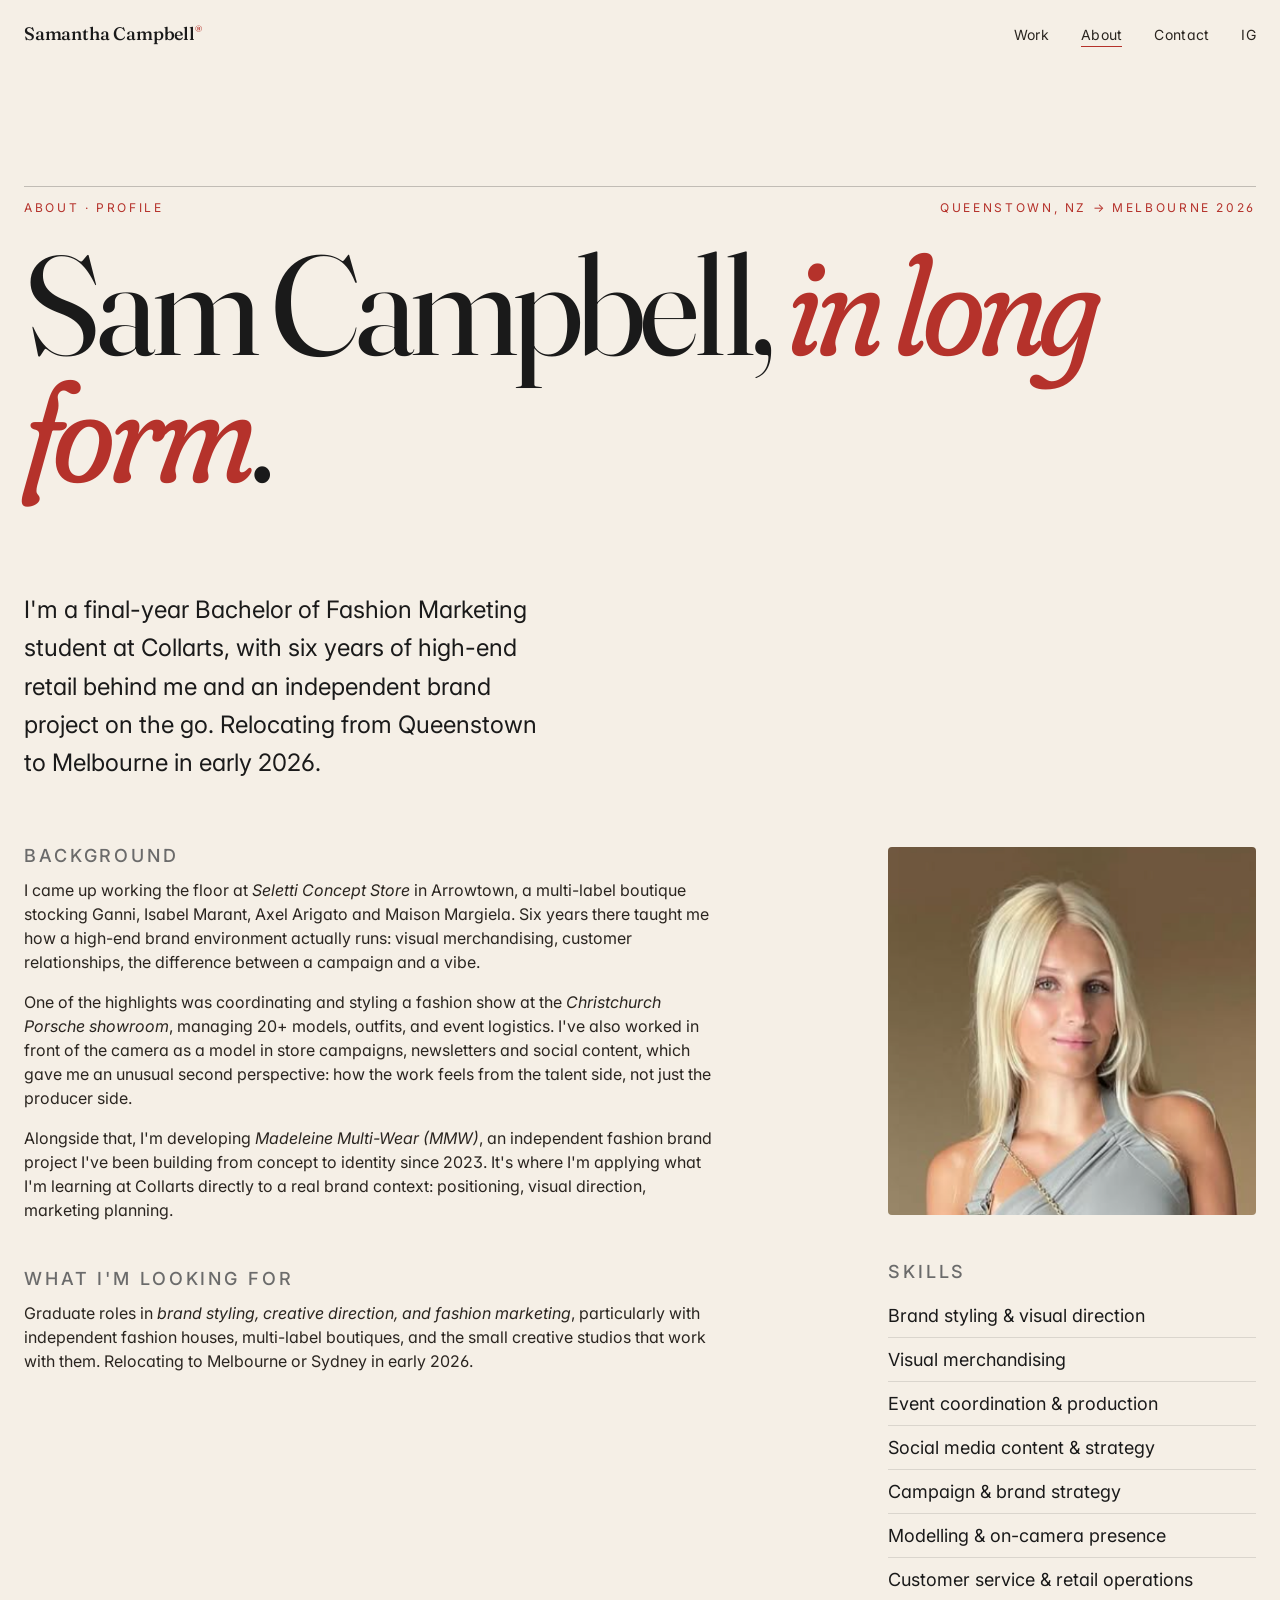
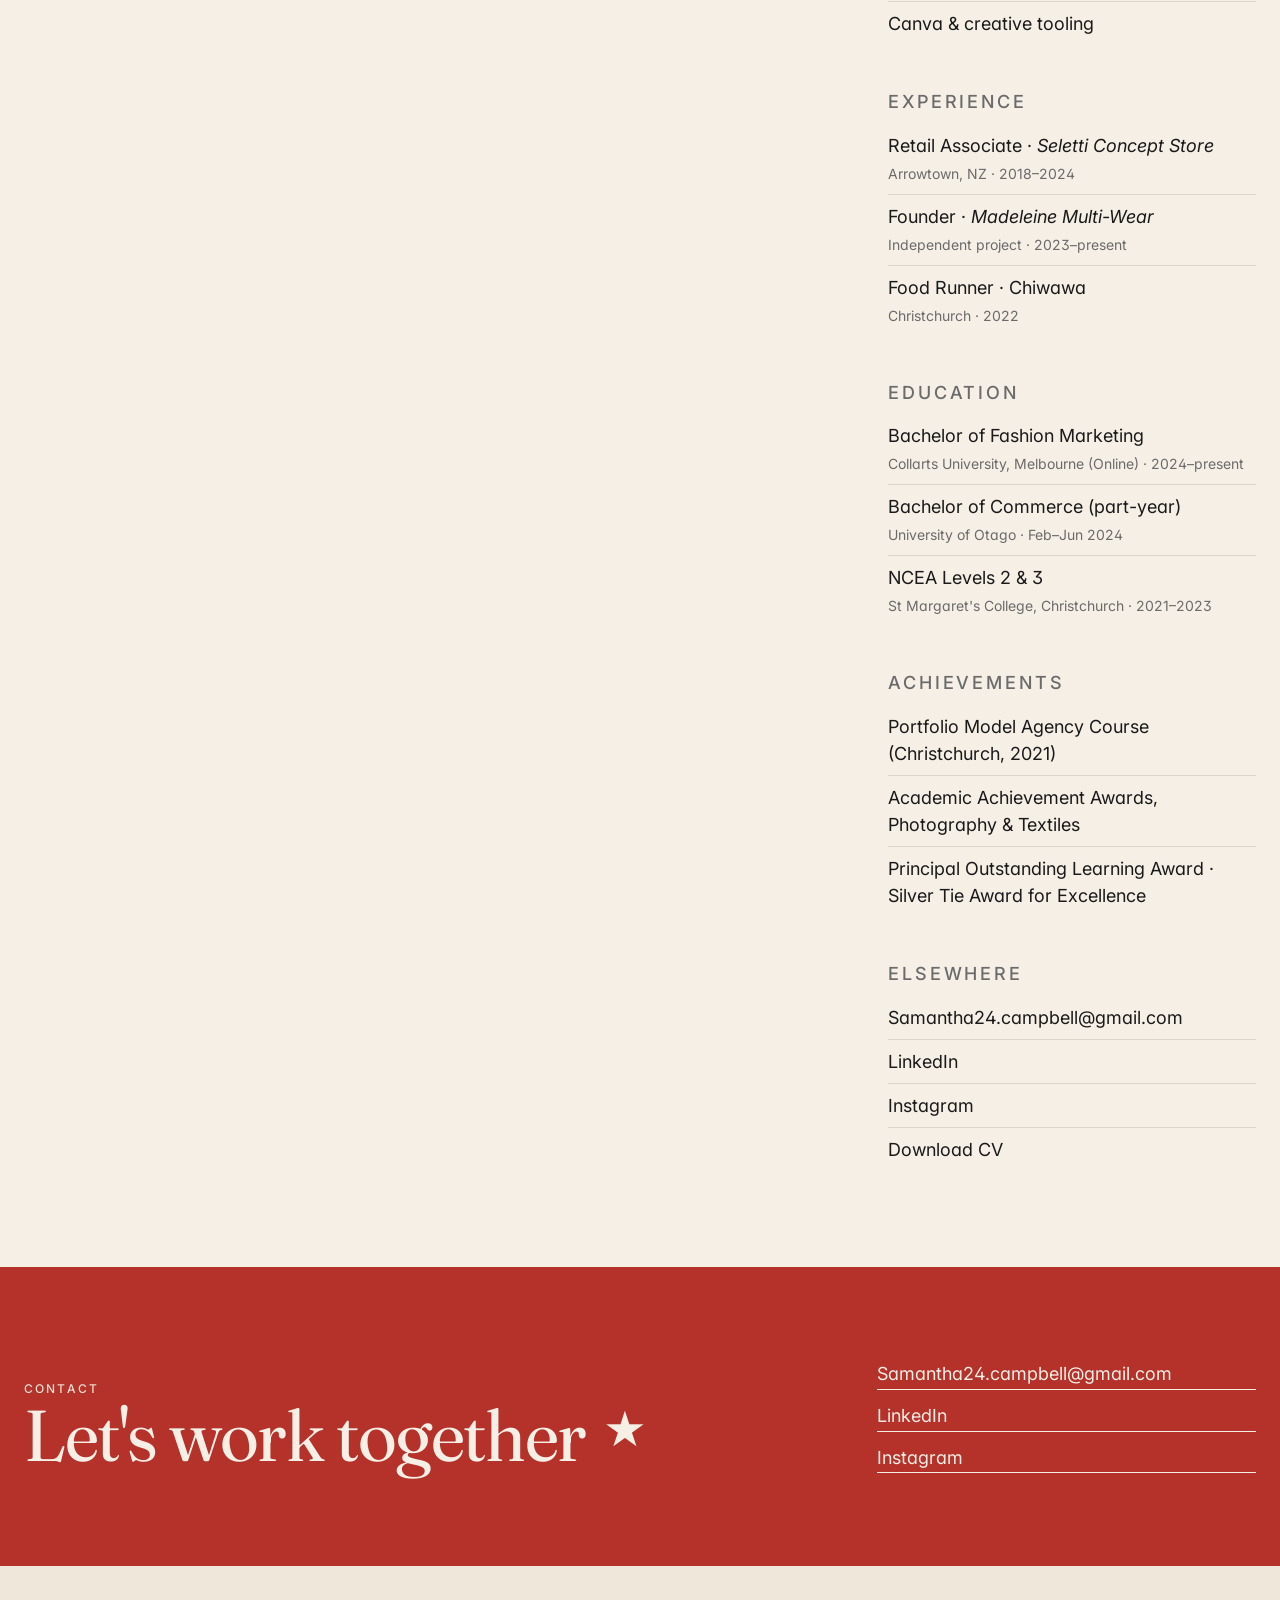
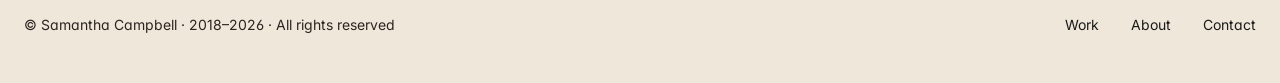
==== commit 596dfff3: "Strip em dashes site-wide Co-Authored-By: Claude Opus 4.7 (1M context) <noreply@anthropic.com>" ====
--- a/about.html
+++ b/about.html
@@ -3,8 +3,8 @@
 <head>
   <meta charset="utf-8" />
   <meta name="viewport" content="width=device-width, initial-scale=1" />
-  <title>About — Samantha Campbell</title>
-  <meta name="description" content="About Samantha Campbell — fashion marketing graduate based in Melbourne. Skills, education, and what I'm looking for." />
+  <title>About, Samantha Campbell</title>
+  <meta name="description" content="About Samantha Campbell, fashion marketing graduate based in Melbourne. Skills, education, and what I'm looking for." />
   <meta name="theme-color" content="#F5EFE6" />
 
   <link rel="preconnect" href="https://fonts.googleapis.com" />
@@ -53,18 +53,18 @@
         <div class="about-grid__body fade-in">
           <h3>Background</h3>
           <p>
-            I came up working the floor at <em style="font-style: italic;">Seletti Concept Store</em> in Arrowtown — a multi-label boutique stocking Ganni, Isabel Marant, Axel Arigato and Maison Margiela. Six years there taught me how a high-end brand environment actually runs: visual merchandising, customer relationships, the difference between a campaign and a vibe.
+            I came up working the floor at <em style="font-style: italic;">Seletti Concept Store</em> in Arrowtown, a multi-label boutique stocking Ganni, Isabel Marant, Axel Arigato and Maison Margiela. Six years there taught me how a high-end brand environment actually runs: visual merchandising, customer relationships, the difference between a campaign and a vibe.
           </p>
           <p>
-            One of the highlights was coordinating and styling a fashion show at the <em style="font-style: italic;">Christchurch Porsche showroom</em> — managing 20+ models, outfits, and event logistics. I've also worked in front of the camera as a model in store campaigns, newsletters and social content, which gave me an unusual second perspective: how the work feels from the talent side, not just the producer side.
+            One of the highlights was coordinating and styling a fashion show at the <em style="font-style: italic;">Christchurch Porsche showroom</em>, managing 20+ models, outfits, and event logistics. I've also worked in front of the camera as a model in store campaigns, newsletters and social content, which gave me an unusual second perspective: how the work feels from the talent side, not just the producer side.
           </p>
           <p>
-            Alongside that, I'm developing <em style="font-style: italic;">Madeleine Multi-Wear (MMW)</em> — an independent fashion brand project I've been building from concept to identity since 2023. It's where I'm applying what I'm learning at Collarts directly to a real brand context: positioning, visual direction, marketing planning.
+            Alongside that, I'm developing <em style="font-style: italic;">Madeleine Multi-Wear (MMW)</em>, an independent fashion brand project I've been building from concept to identity since 2023. It's where I'm applying what I'm learning at Collarts directly to a real brand context: positioning, visual direction, marketing planning.
           </p>
 
           <h3 class="mt-7">What I'm looking for</h3>
           <p>
-            Graduate roles in <em style="font-style: italic;">brand styling, creative direction, and fashion marketing</em> — particularly with independent fashion houses, multi-label boutiques, and the small creative studios that work with them. Relocating to Melbourne or Sydney in early 2026.
+            Graduate roles in <em style="font-style: italic;">brand styling, creative direction, and fashion marketing</em>, particularly with independent fashion houses, multi-label boutiques, and the small creative studios that work with them. Relocating to Melbourne or Sydney in early 2026.
           </p>
         </div>
 
@@ -107,7 +107,7 @@
             <h3>Achievements</h3>
             <ul>
               <li>Portfolio Model Agency Course (Christchurch, 2021)</li>
-              <li>Academic Achievement Awards — Photography &amp; Textiles</li>
+              <li>Academic Achievement Awards, Photography &amp; Textiles</li>
               <li>Principal Outstanding Learning Award · Silver Tie Award for Excellence</li>
             </ul>
           </div>
